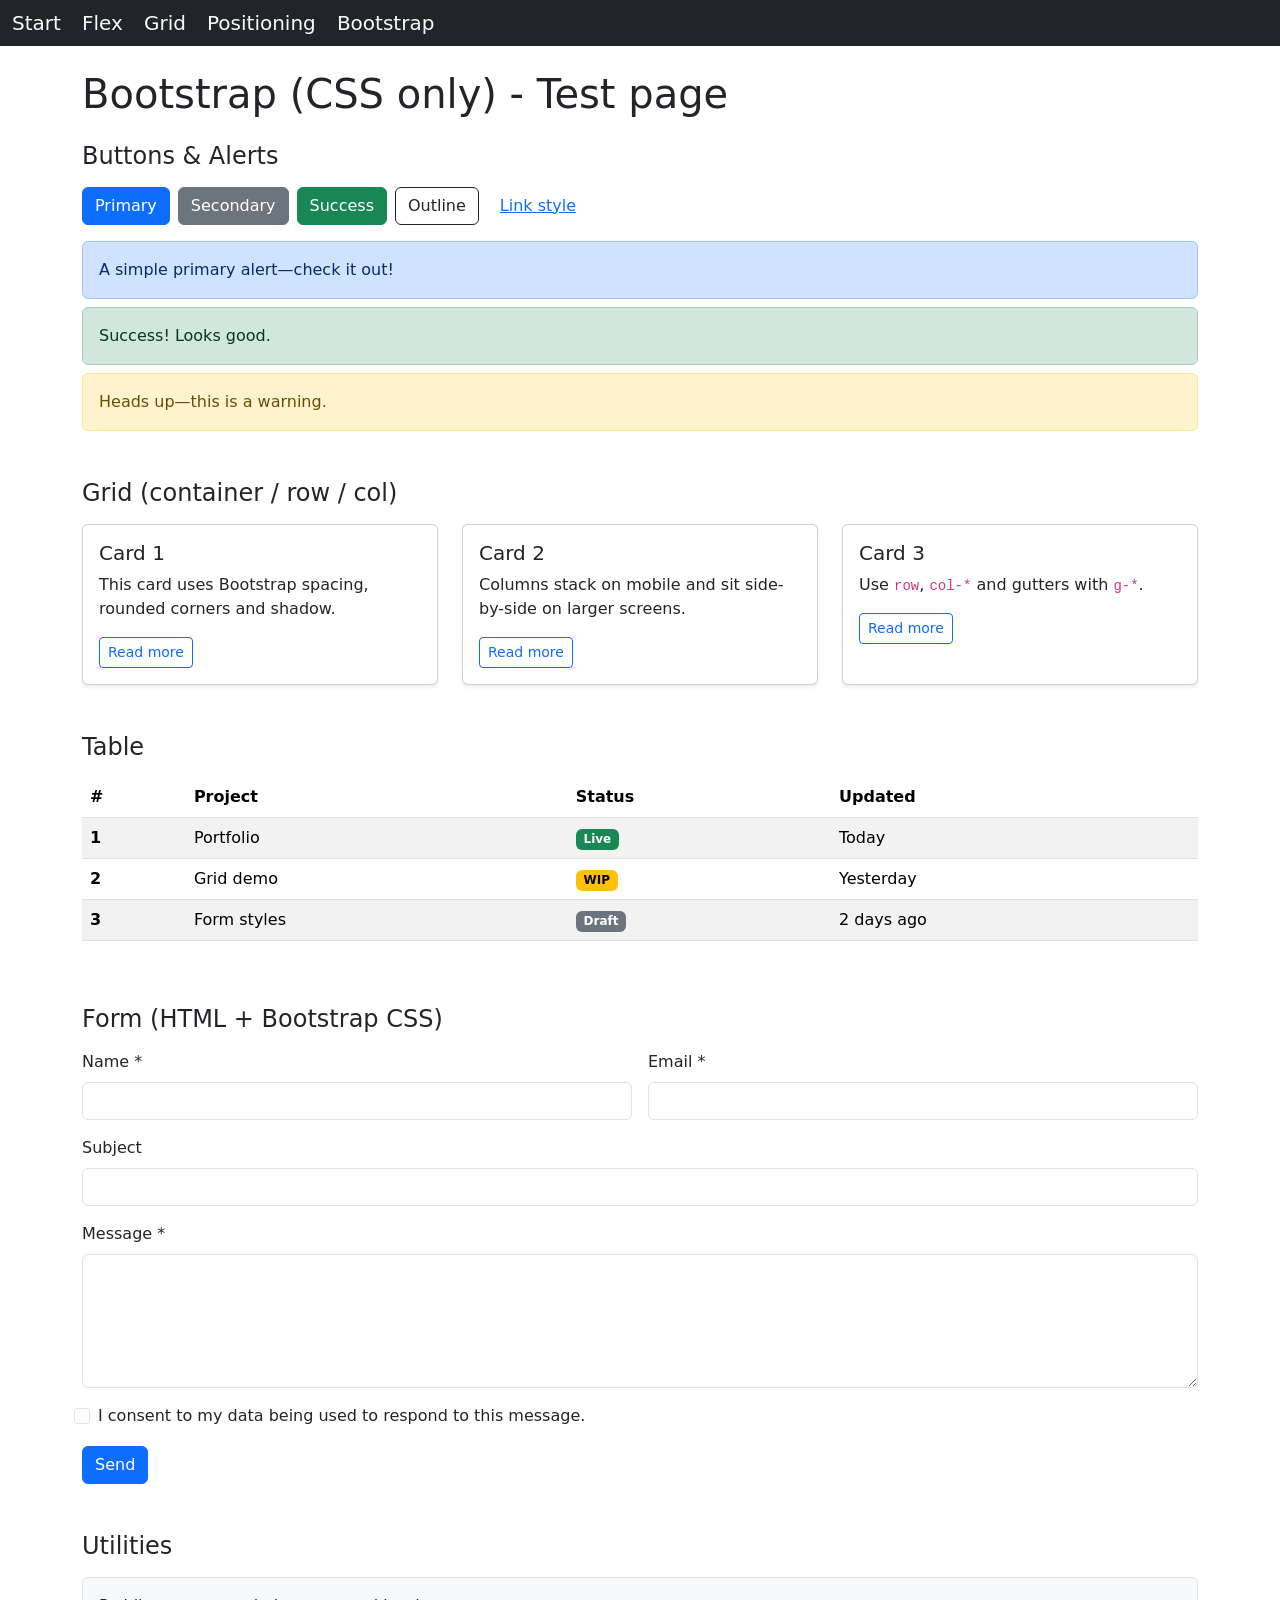
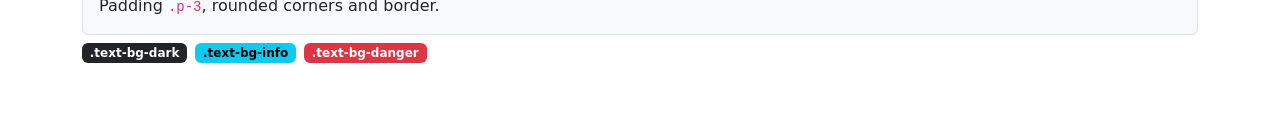
==== bootstrap.html @ ba422ff4 "add bootstrap page" ====
<!DOCTYPE html>
<html lang="en">

<head>
    <meta charset="UTF-8">
    <meta name="viewport" content="width=device-width, initial-scale=1.0">
    <link href="https://cdn.jsdelivr.net/npm/bootstrap@5.3.8/dist/css/bootstrap.min.css" rel="stylesheet"
        integrity="sha384-sRIl4kxILFvY47J16cr9ZwB07vP4J8+LH7qKQnuqkuIAvNWLzeN8tE5YBujZqJLB" crossorigin="anonymous">
    <title>Bootstrap</title>
</head>

<body>
    <header>
        <nav class="navbar bg-dark">
            <div class="container-fluid">
                <ul class="navbar-nav me-auto mb-2 mb-lg-0">
                    <li class="nav-item">
                        <a class="navbar-brand text-light" href="index.html">Start</a>
                        <a class="navbar-brand text-light" href="boxes-flex.html">Flex</a>
                        <a class="navbar-brand text-light" href="boxes-grid.html">Grid</a>
                        <a class="navbar-brand text-light" href="boxes-positioning.html">Positioning</a>
                        <a class="navbar-brand text-light" href="bootstrap.html">Bootstrap</a>
                    </li>
                </ul>
            </div>
        </nav>
    </header>

    <main class="py-4">
        <div class="container">
            <h1 class="mb-4">Bootstrap (CSS only) - Test page</h1>

            <!-- Buttons & Alerts (statisk styling, ingen JS) -->
            <section class="mb-5">
                <h2 class="h4 mb-3">Buttons & Alerts</h2>
                <div class="d-flex flex-wrap gap-2 mb-3">
                    <button class="btn btn-primary">Primary</button>
                    <button class="btn btn-secondary">Secondary</button>
                    <button class="btn btn-success">Success</button>
                    <button class="btn btn-outline-dark">Outline</button>
                    <a class="btn btn-link" href="#">Link style</a>
                </div>
                <div class="d-grid gap-2">
                    <div class="alert alert-primary m-0" role="alert">A simple primary alert—check it out!</div>
                    <div class="alert alert-success m-0" role="alert">Success! Looks good.</div>
                    <div class="alert alert-warning m-0" role="alert">Heads up—this is a warning.</div>
                </div>
            </section>

            <!-- Grid demo -->
            <section class="mb-5">
                <h2 class="h4 mb-3">Grid (container / row / col)</h2>
                <div class="row g-4">
                    <div class="col-12 col-md-6 col-lg-4">
                        <div class="card h-100 shadow-sm">
                            <div class="card-body">
                                <h3 class="h5 card-title">Card 1</h3>
                                <p class="card-text">This card uses Bootstrap spacing, rounded corners and shadow.</p>
                                <a class="btn btn-outline-primary btn-sm" href="#">Read more</a>
                            </div>
                        </div>
                    </div>

                    <div class="col-12 col-md-6 col-lg-4">
                        <div class="card h-100 shadow-sm">
                            <div class="card-body">
                                <h3 class="h5 card-title">Card 2</h3>
                                <p class="card-text">Columns stack on mobile and sit side-by-side on larger screens.</p>
                                <a class="btn btn-outline-primary btn-sm" href="#">Read more</a>
                            </div>
                        </div>
                    </div>

                    <div class="col-12 col-md-6 col-lg-4">
                        <div class="card h-100 shadow-sm">
                            <div class="card-body">
                                <h3 class="h5 card-title">Card 3</h3>
                                <p class="card-text">Use <code>row</code>, <code>col-*</code> and gutters with
                                    <code>g-*</code>.
                                </p>
                                <a class="btn btn-outline-primary btn-sm" href="#">Read more</a>
                            </div>
                        </div>
                    </div>
                </div>
            </section>

            <!-- Table demo -->
            <section class="mb-5">
                <h2 class="h4 mb-3">Table</h2>
                <div class="table-responsive">
                    <table class="table table-striped align-middle">
                        <thead>
                            <tr>
                                <th scope="col">#</th>
                                <th scope="col">Project</th>
                                <th scope="col">Status</th>
                                <th scope="col">Updated</th>
                            </tr>
                        </thead>
                        <tbody>
                            <tr>
                                <th scope="row">1</th>
                                <td>Portfolio</td>
                                <td><span class="badge text-bg-success">Live</span></td>
                                <td>Today</td>
                            </tr>
                            <tr>
                                <th scope="row">2</th>
                                <td>Grid demo</td>
                                <td><span class="badge text-bg-warning">WIP</span></td>
                                <td>Yesterday</td>
                            </tr>
                            <tr>
                                <th scope="row">3</th>
                                <td>Form styles</td>
                                <td><span class="badge text-bg-secondary">Draft</span></td>
                                <td>2 days ago</td>
                            </tr>
                        </tbody>
                    </table>
                </div>
            </section>

            <!-- Form demo (HTML5 validering, ingen JS) -->
            <section class="mb-5">
                <h2 class="h4 mb-3">Form (HTML + Bootstrap CSS)</h2>
                <form class="row g-3" action="#" method="post">
                    <div class="col-md-6">
                        <label for="name" class="form-label">Name *</label>
                        <input id="name" name="name" type="text" class="form-control" required minlength="2" />
                    </div>
                    <div class="col-md-6">
                        <label for="email" class="form-label">Email *</label>
                        <input id="email" name="email" type="email" class="form-control" required />
                    </div>
                    <div class="col-12">
                        <label for="subject" class="form-label">Subject</label>
                        <input id="subject" name="subject" type="text" class="form-control" maxlength="80" />
                    </div>
                    <div class="col-12">
                        <label for="message" class="form-label">Message *</label>
                        <textarea id="message" name="message" class="form-control" rows="5" required
                            minlength="10"></textarea>
                    </div>
                    <div class="col-12 form-check">
                        <input class="form-check-input" type="checkbox" id="consent" required />
                        <label class="form-check-label" for="consent">I consent to my data being used to respond to this
                            message.</label>
                    </div>
                    <div class="col-12">
                        <button class="btn btn-primary">Send</button>
                    </div>
                </form>
            </section>

            <!-- Utilities demo -->
            <section class="mb-5">
                <h2 class="h4 mb-3">Utilities</h2>
                <div class="p-3 mb-2 bg-light border rounded">Padding <code>.p-3</code>, rounded corners and border.
                </div>
                <div class="d-flex gap-2">
                    <span class="badge text-bg-dark">.text-bg-dark</span>
                    <span class="badge text-bg-info">.text-bg-info</span>
                    <span class="badge text-bg-danger">.text-bg-danger</span>
                </div>
            </section>
        </div>
    </main>


</html>
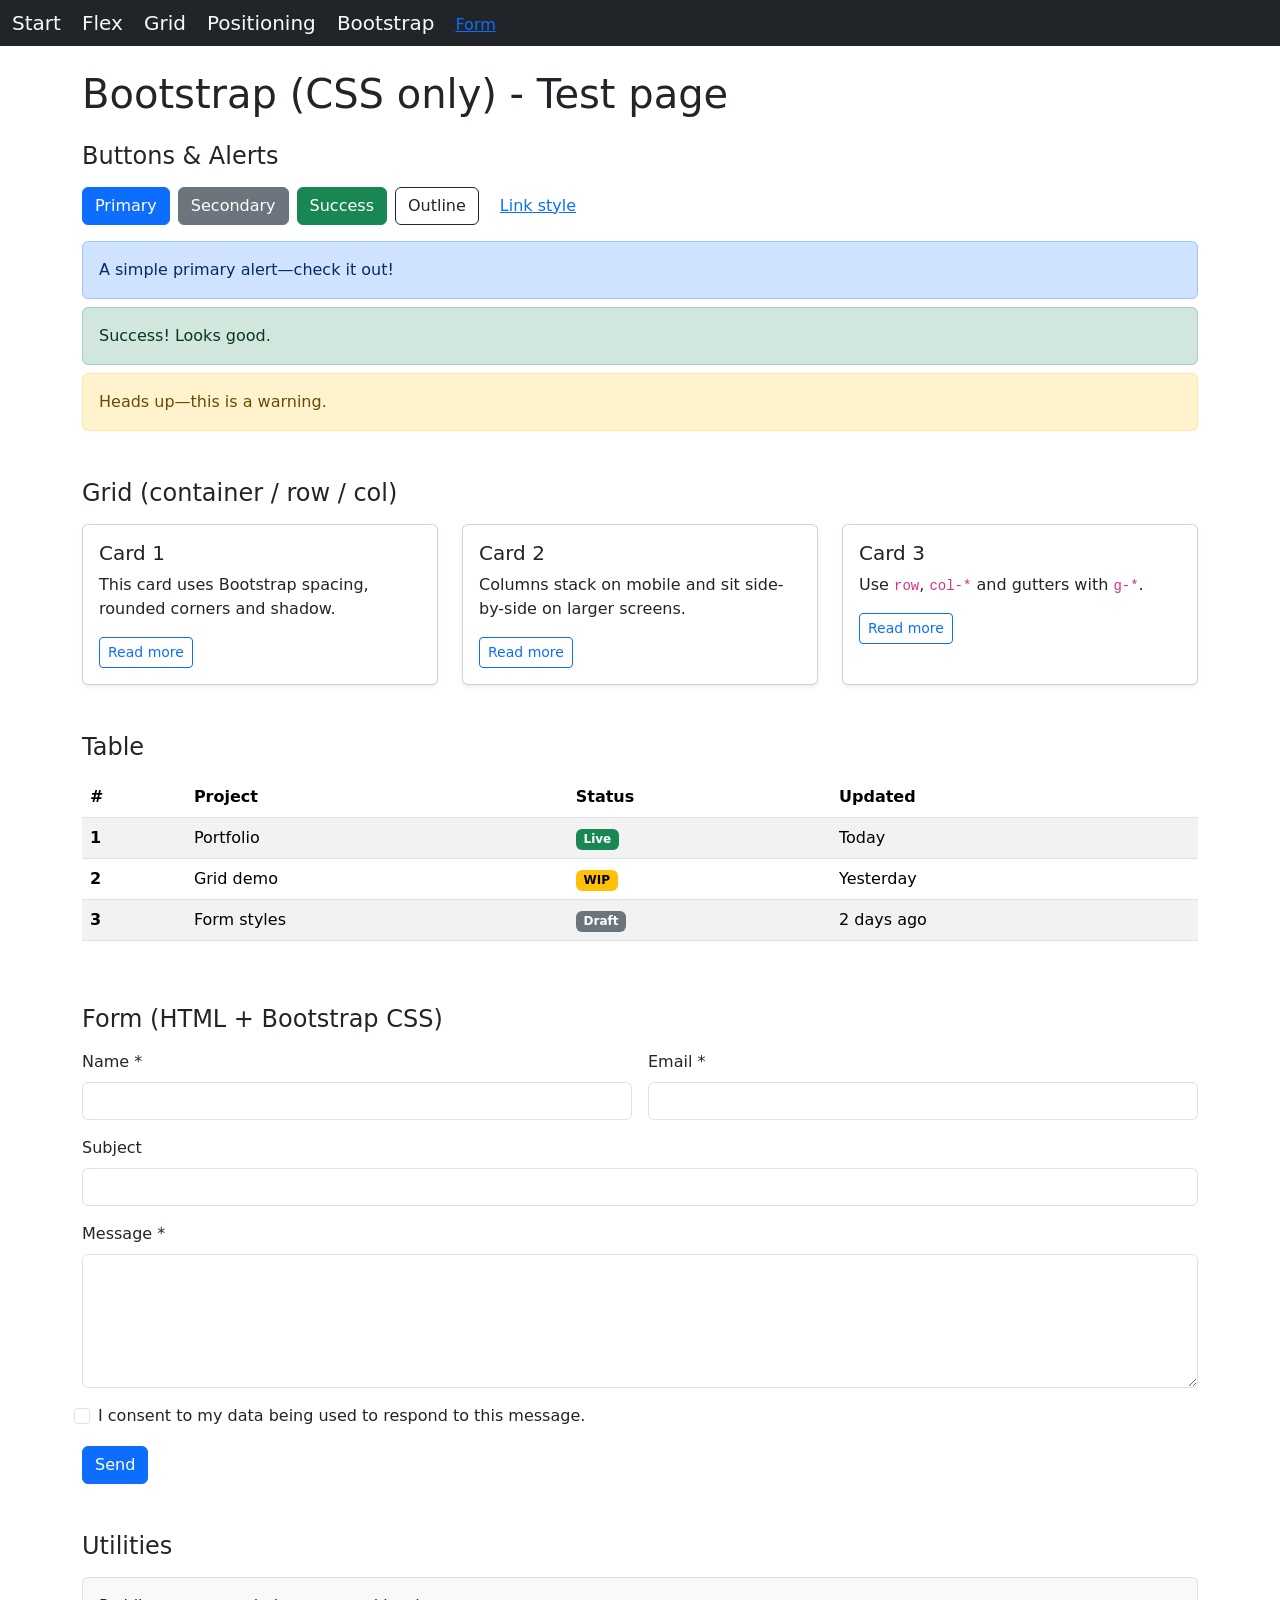
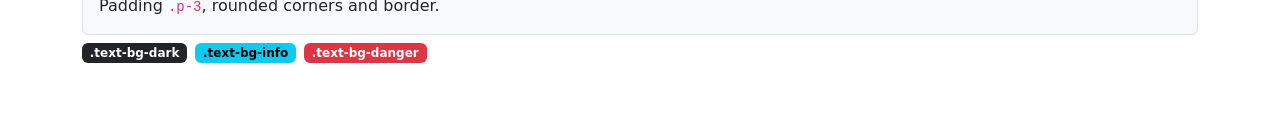
==== commit a8b3f3e0: "add form" ====
--- a/bootstrap.html
+++ b/bootstrap.html
@@ -16,10 +16,11 @@
                 <ul class="navbar-nav me-auto mb-2 mb-lg-0">
                     <li class="nav-item">
                         <a class="navbar-brand text-light" href="index.html">Start</a>
-                        <a class="navbar-brand text-light" href="boxes-flex.html">Flex</a>
-                        <a class="navbar-brand text-light" href="boxes-grid.html">Grid</a>
-                        <a class="navbar-brand text-light" href="boxes-positioning.html">Positioning</a>
+                        <a class="navbar-brand text-light" href="flex.html">Flex</a>
+                        <a class="navbar-brand text-light" href="grid.html">Grid</a>
+                        <a class="navbar-brand text-light" href="postioning.html">Positioning</a>
                         <a class="navbar-brand text-light" href="bootstrap.html">Bootstrap</a>
+                        <a href="form.html">Form</a>
                     </li>
                 </ul>
             </div>
@@ -30,7 +31,7 @@
         <div class="container">
             <h1 class="mb-4">Bootstrap (CSS only) - Test page</h1>
 
-            <!-- Buttons & Alerts (statisk styling, ingen JS) -->
+            <!-- Buttons & Alerts -->
             <section class="mb-5">
                 <h2 class="h4 mb-3">Buttons & Alerts</h2>
                 <div class="d-flex flex-wrap gap-2 mb-3">
@@ -168,5 +169,4 @@
         </div>
     </main>
 
-
 </html>
